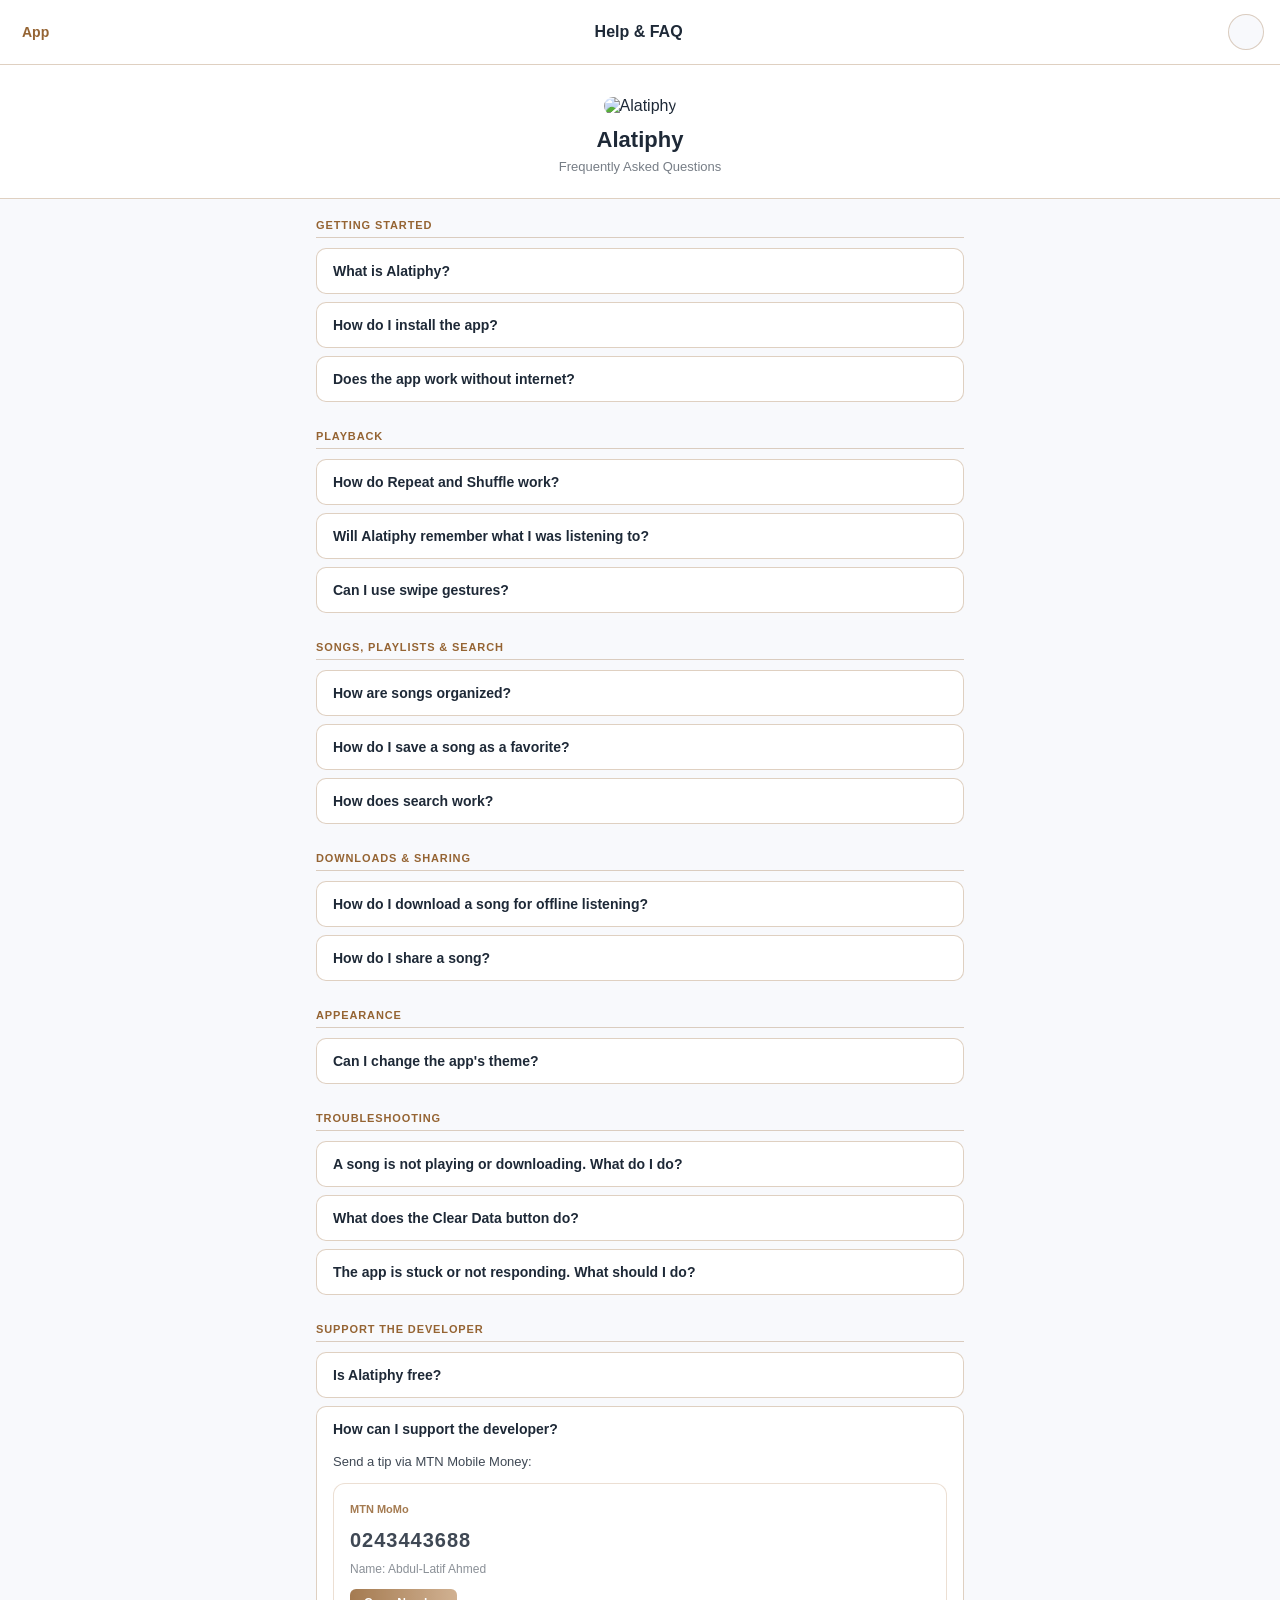
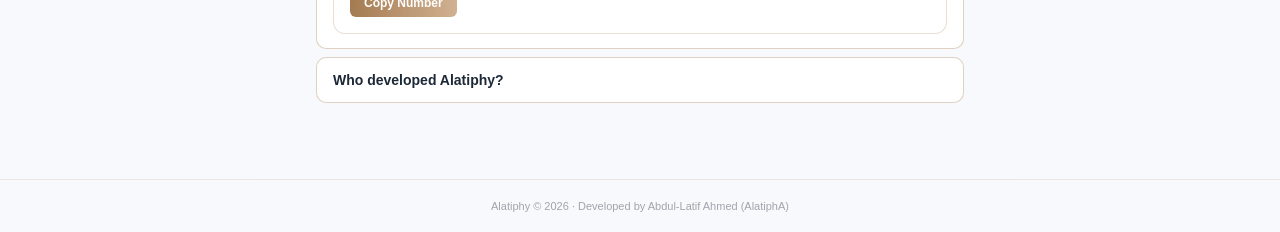
==== faq.html @ fa342ae1 "Add files via upload" ====
<!DOCTYPE html>
<html lang="en">
<head>

  <meta charset="UTF-8" />
  <meta name="viewport" content="width=device-width, initial-scale=1.0" />
  <title>Alatiphy – FAQ</title>

  <link rel="manifest" href="./manifest.json" />
  <meta name="theme-color" content="#956433" />
  <link rel="apple-touch-icon" href="icon-192.png" />

  <!-- Font Awesome -->
  <link rel="stylesheet" href="https://cdnjs.cloudflare.com/ajax/libs/font-awesome/7.0.1/css/all.min.css" />

  <!-- Apply saved theme before paint -->
  <script>
    (function() {
      var mode = localStorage.getItem("alatipha_theme") || "auto";
      var isDark = mode === "dark" ||
        (mode === "auto" && window.matchMedia("(prefers-color-scheme: dark)").matches);
      if (isDark) document.documentElement.classList.add("dark");
    })();
  </script>

  <style>

    * { margin: 0; padding: 0; box-sizing: border-box; }

    html, body {
      font-family: 'Segoe UI', Arial, sans-serif;
      min-height: 100%;
    }

    /* THEMES */
    body {
      background: #f8f9fc;
      color: #1e2937;
      --bg: #f8f9fc;
      --text: #1e2937;
      --surface: #ffffff;
      --border: rgba(149,100,51,0.3);
      --accent: #956433;
      --accent-light: #c9a47f;
    }

    html.dark body {
      background: #0a0f1c;
      color: #f1f5f9;
      --bg: #0a0f1c;
      --text: #f1f5f9;
      --surface: rgba(255,255,255,0.06);
      --border: rgba(201,164,127,0.3);
      --accent: #c9a47f;
      --accent-light: #956433;
    }

    /* HEADER */
    .faqHeader {
      position: sticky;
      top: 0;
      z-index: 10;
      background: var(--surface);
      border-bottom: 1px solid var(--border);
      padding: 14px 16px;
      display: flex;
      align-items: center;
      gap: 12px;
    }

    .backLink {
      color: var(--accent);
      text-decoration: none;
      font-size: 18px;
      display: flex;
      align-items: center;
      gap: 6px;
    }

    .backLink span {
      font-size: 14px;
      font-weight: 600;
    }

    .faqHeaderTitle {
      font-size: 16px;
      font-weight: 700;
      flex: 1;
      text-align: center;
    }

    .themeToggle {
      width: 36px;
      height: 36px;
      border-radius: 50%;
      border: 1px solid var(--border);
      background: var(--bg);
      color: var(--text);
      font-size: 14px;
      display: flex;
      align-items: center;
      justify-content: center;
      cursor: pointer;
    }

    /* HERO */
    .faqHero {
      text-align: center;
      padding: 32px 20px 24px;
      background: var(--surface);
      border-bottom: 1px solid var(--border);
    }

    .faqHero img {
      width: 72px;
      height: 72px;
      border-radius: 16px;
      margin-bottom: 12px;
    }

    .faqHero h1 {
      font-size: 22px;
      font-weight: 800;
      margin-bottom: 6px;
    }

    .faqHero p {
      font-size: 13px;
      opacity: 0.6;
    }

    /* CONTENT */
    .faqContent {
      max-width: 680px;
      margin: 0 auto;
      padding: 20px 16px 48px;
    }

    .faqSection {
      margin-bottom: 28px;
    }

    .faqSectionTitle {
      font-size: 11px;
      font-weight: 700;
      text-transform: uppercase;
      letter-spacing: 0.08em;
      color: var(--accent);
      margin-bottom: 10px;
      padding-bottom: 6px;
      border-bottom: 1px solid var(--border);
    }

    .faqItem {
      background: var(--surface);
      border: 1px solid var(--border);
      border-radius: 10px;
      margin-bottom: 8px;
      overflow: hidden;
    }

    .faqQuestion {
      width: 100%;
      text-align: left;
      padding: 14px 16px;
      background: none;
      border: none;
      color: var(--text);
      font-size: 14px;
      font-weight: 600;
      cursor: pointer;
      display: flex;
      justify-content: space-between;
      align-items: center;
      gap: 10px;
    }

    .faqQuestion .icon {
      flex-shrink: 0;
      font-size: 12px;
      opacity: 0.5;
      transition: transform 0.2s ease;
    }

    .faqItem.open .faqQuestion .icon {
      transform: rotate(180deg);
    }

    .faqAnswer {
      display: none;
      padding: 0 16px 14px;
      font-size: 13px;
      line-height: 1.7;
      opacity: 0.85;
    }

    .faqItem.open .faqAnswer {
      display: block;
    }

    /* SUPPORT BOX */
    .supportBox {
      background: var(--surface);
      border: 1px solid rgba(201,164,127,0.4);
      border-radius: 12px;
      padding: 16px;
      margin-top: 8px;
    }

    .supportBox .momoNetwork {
      font-size: 11px;
      font-weight: 700;
      color: var(--accent);
      margin-bottom: 4px;
    }

    .supportBox .momoNumber {
      font-size: 20px;
      font-weight: 800;
      letter-spacing: 0.05em;
      margin-bottom: 2px;
    }

    .supportBox .momoName {
      font-size: 12px;
      opacity: 0.6;
      margin-bottom: 10px;
    }

    .copyBtn {
      background: linear-gradient(90deg, var(--accent), var(--accent-light));
      color: #fff;
      border: none;
      border-radius: 6px;
      padding: 7px 14px;
      font-size: 12px;
      font-weight: 700;
      cursor: pointer;
    }

    .copyBtn:active { opacity: 0.8; }

    /* FOOTER */
    .faqFooter {
      text-align: center;
      padding: 20px 16px;
      font-size: 11px;
      opacity: 0.4;
      border-top: 1px solid var(--border);
    }

  </style>

</head>
<body>

  <!-- HEADER -->
  <div class="faqHeader">
    <a href="./index.html" class="backLink">
      <i class="fa-solid fa-arrow-left"></i>
      <span>App</span>
    </a>
    <div class="faqHeaderTitle">Help & FAQ</div>
    <button class="themeToggle" id="themeToggle" aria-label="Toggle theme">
      <i class="fa-solid fa-moon"></i>
    </button>
  </div>

  <!-- HERO -->
  <div class="faqHero">
    <img src="icon-192.png" alt="Alatiphy" />
    <h1>Alatiphy</h1>
    <p>Frequently Asked Questions</p>
  </div>

  <!-- FAQ CONTENT -->
  <div class="faqContent">

    <!-- GETTING STARTED -->
    <div class="faqSection">
      <div class="faqSectionTitle">Getting Started</div>

      <div class="faqItem">
        <button class="faqQuestion">
          What is Alatiphy?
          <i class="fa-solid fa-chevron-down icon"></i>
        </button>
        <div class="faqAnswer">
          Alatiphy is a free progressive web app (PWA) for streaming and downloading AlatiphA's original music, covering Rap, R&amp;B, Remix, and Afrobeats tracks.
        </div>
      </div>

      <div class="faqItem">
        <button class="faqQuestion">
          How do I install the app?
          <i class="fa-solid fa-chevron-down icon"></i>
        </button>
        <div class="faqAnswer">
          Visit the app link in your browser and wait for the install prompt, then tap <strong>Install</strong>. If the prompt doesn't appear, tap the 3 dots in your browser and select <strong>Add to Home Screen</strong>. On iPhone, tap the Share button then <strong>Add to Home Screen</strong>.
        </div>
      </div>

      <div class="faqItem">
        <button class="faqQuestion">
          Does the app work without internet?
          <i class="fa-solid fa-chevron-down icon"></i>
        </button>
        <div class="faqAnswer">
          Yes! Once you've downloaded a song, it plays back directly from your device with no internet needed. The app itself also loads offline once installed.
        </div>
      </div>

    </div>

    <!-- PLAYBACK -->
    <div class="faqSection">
      <div class="faqSectionTitle">Playback</div>

      <div class="faqItem">
        <button class="faqQuestion">
          How do Repeat and Shuffle work?
          <i class="fa-solid fa-chevron-down icon"></i>
        </button>
        <div class="faqAnswer">
          <strong>Repeat Off</strong> plays through the playlist once and stops. <strong>Repeat One</strong> loops the current track. <strong>Repeat All</strong> loops the whole playlist. <strong>Shuffle</strong> picks the next track at random without repeating the current one.
        </div>
      </div>

      <div class="faqItem">
        <button class="faqQuestion">
          Will Alatiphy remember what I was listening to?
          <i class="fa-solid fa-chevron-down icon"></i>
        </button>
        <div class="faqAnswer">
          Yes. The last played track, playback position, volume, and mute state are all saved automatically and restored the next time you open the app.
        </div>
      </div>

      <div class="faqItem">
        <button class="faqQuestion">
          Can I use swipe gestures?
          <i class="fa-solid fa-chevron-down icon"></i>
        </button>
        <div class="faqAnswer">
          On mobile you can swipe left or right on the player to skip tracks, swipe down to collapse into the mini player, and swipe up to expand it again.
        </div>
      </div>

    </div>

    <!-- SONGS & SEARCH -->
    <div class="faqSection">
      <div class="faqSectionTitle">Songs, Playlists &amp; Search</div>

      <div class="faqItem">
        <button class="faqQuestion">
          How are songs organized?
          <i class="fa-solid fa-chevron-down icon"></i>
        </button>
        <div class="faqAnswer">
          Use the filter tabs to browse <strong>All Songs</strong>, <strong>Recently Added</strong>, <strong>Rap</strong>, <strong>R&amp;B</strong>, <strong>Remix</strong>, or <strong>Afrobeats</strong>. There's also a dedicated <strong>Favorites</strong> tab.
        </div>
      </div>

      <div class="faqItem">
        <button class="faqQuestion">
          How do I save a song as a favorite?
          <i class="fa-solid fa-chevron-down icon"></i>
        </button>
        <div class="faqAnswer">
          Tap the heart icon next to a song. It's saved to your Favorites list and stays available across sessions.
        </div>
      </div>

      <div class="faqItem">
        <button class="faqQuestion">
          How does search work?
          <i class="fa-solid fa-chevron-down icon"></i>
        </button>
        <div class="faqAnswer">
          Typing in the search box filters the current playlist live as you type. The currently playing track always stays visible, and the clear button instantly resets your search.
        </div>
      </div>

    </div>

    <!-- DOWNLOADS & SHARING -->
    <div class="faqSection">
      <div class="faqSectionTitle">Downloads &amp; Sharing</div>

      <div class="faqItem">
        <button class="faqQuestion">
          How do I download a song for offline listening?
          <i class="fa-solid fa-chevron-down icon"></i>
        </button>
        <div class="faqAnswer">
          Open the player menu (the three-dot icon) and tap <strong>Download</strong>. Downloaded songs are stored on your device and appear in the <strong>Downloads</strong> view in the sidebar.
        </div>
      </div>

      <div class="faqItem">
        <button class="faqQuestion">
          How do I share a song?
          <i class="fa-solid fa-chevron-down icon"></i>
        </button>
        <div class="faqAnswer">
          Open the player menu and tap <strong>Share</strong>. On supported devices this uses your phone's native share sheet; on desktop browsers it copies a link instead.
        </div>
      </div>

    </div>

    <!-- APPEARANCE -->
    <div class="faqSection">
      <div class="faqSectionTitle">Appearance</div>

      <div class="faqItem">
        <button class="faqQuestion">
          Can I change the app's theme?
          <i class="fa-solid fa-chevron-down icon"></i>
        </button>
        <div class="faqAnswer">
          Yes. Open the side menu and choose <strong>Auto</strong>, <strong>Light</strong>, or <strong>Dark</strong> under the Theme switcher. Auto follows your system's preference automatically.
        </div>
      </div>

    </div>

    <!-- TROUBLESHOOTING -->
    <div class="faqSection">
      <div class="faqSectionTitle">Troubleshooting</div>

      <div class="faqItem">
        <button class="faqQuestion">
          A song is not playing or downloading. What do I do?
          <i class="fa-solid fa-chevron-down icon"></i>
        </button>
        <div class="faqAnswer">
          Make sure you have a stable internet connection the first time you play or download a song. If the problem persists, tap <strong>Clear Data</strong> in the side menu to reset app data, then reopen with internet on.
        </div>
      </div>

      <div class="faqItem">
        <button class="faqQuestion">
          What does the Clear Data button do?
          <i class="fa-solid fa-chevron-down icon"></i>
        </button>
        <div class="faqAnswer">
          It resets all app data, including downloaded songs, favorites, playback history, and cached files. Use it only if the app is misbehaving. You will need internet to redownload songs after clearing.
        </div>
      </div>

      <div class="faqItem">
        <button class="faqQuestion">
          The app is stuck or not responding. What should I do?
          <i class="fa-solid fa-chevron-down icon"></i>
        </button>
        <div class="faqAnswer">
          Close the app completely and reopen it. If it still doesn't work, tap <strong>Clear Data</strong> in the side menu, then reopen with internet on.
        </div>
      </div>

    </div>

    <!-- SUPPORT -->
    <div class="faqSection">
      <div class="faqSectionTitle">Support the Developer</div>

      <div class="faqItem">
        <button class="faqQuestion">
          Is Alatiphy free?
          <i class="fa-solid fa-chevron-down icon"></i>
        </button>
        <div class="faqAnswer">
          Yes, completely free with no ads. If you enjoy the music, consider sending a small tip to support continued development.
        </div>
      </div>

      <div class="faqItem open">
        <button class="faqQuestion">
          How can I support the developer?
          <i class="fa-solid fa-chevron-down icon"></i>
        </button>
        <div class="faqAnswer">
          Send a tip via MTN Mobile Money:
          <div class="supportBox" style="margin-top:10px">
            <div class="momoNetwork"><i class="fa-solid fa-mobile-screen-button"></i> MTN MoMo</div>
            <div class="momoNumber">0243443688</div>
            <div class="momoName">Name: Abdul-Latif Ahmed</div>
            <button class="copyBtn" id="copyBtn">Copy Number</button>
          </div>
        </div>
      </div>

      <div class="faqItem">
        <button class="faqQuestion">
          Who developed Alatiphy?
          <i class="fa-solid fa-chevron-down icon"></i>
        </button>
        <div class="faqAnswer">
          Alatiphy was developed independently by <strong>Abdul-Latif Ahmed (AlatiphA)</strong>, a Ghanaian developer and musician. You can find his music and blog at
          <a href="https://alatipha.blogspot.com" target="_blank" rel="noopener" style="color:var(--accent);">alatipha.blogspot.com</a>.
        </div>
      </div>

    </div>

  </div>

  <!-- FOOTER -->
  <div class="faqFooter">
    Alatiphy &copy; 2026 · Developed by Abdul-Latif Ahmed (AlatiphA)
  </div>

  <script>

    /* Accordion */
    document.querySelectorAll(".faqQuestion").forEach(btn => {
      btn.addEventListener("click", () => {
        const item = btn.closest(".faqItem");
        const isOpen = item.classList.contains("open");
        document.querySelectorAll(".faqItem").forEach(i => i.classList.remove("open"));
        if (!isOpen) item.classList.add("open");
      });
    });

    /* Theme toggle */
    const themeToggle = document.getElementById("themeToggle");

    function applyFaqTheme(theme) {
      localStorage.setItem("alatipha_theme", theme);
      document.documentElement.classList.toggle("dark", theme === "dark");
      themeToggle.innerHTML = theme === "dark"
        ? '<i class="fa-solid fa-moon"></i>'
        : '<i class="fa-solid fa-sun"></i>';
    }

    /* Init icon based on saved/auto theme */
    (function() {
      var mode = localStorage.getItem("alatipha_theme") || "auto";
      var isDark = mode === "dark" ||
        (mode === "auto" && window.matchMedia("(prefers-color-scheme: dark)").matches);
      themeToggle.innerHTML = isDark
        ? '<i class="fa-solid fa-moon"></i>'
        : '<i class="fa-solid fa-sun"></i>';
    })();

    themeToggle.addEventListener("click", () => {
      const isDark = document.documentElement.classList.contains("dark");
      applyFaqTheme(isDark ? "light" : "dark");
    });

    /* Copy MoMo number */
    const copyBtn = document.getElementById("copyBtn");
    if (copyBtn) {
      copyBtn.addEventListener("click", () => {
        navigator.clipboard.writeText("0243443688").then(() => {
          copyBtn.textContent = "Copied!";
          setTimeout(() => { copyBtn.textContent = "Copy Number"; }, 2000);
        });
      });
    }

  </script>

</body>
</html>
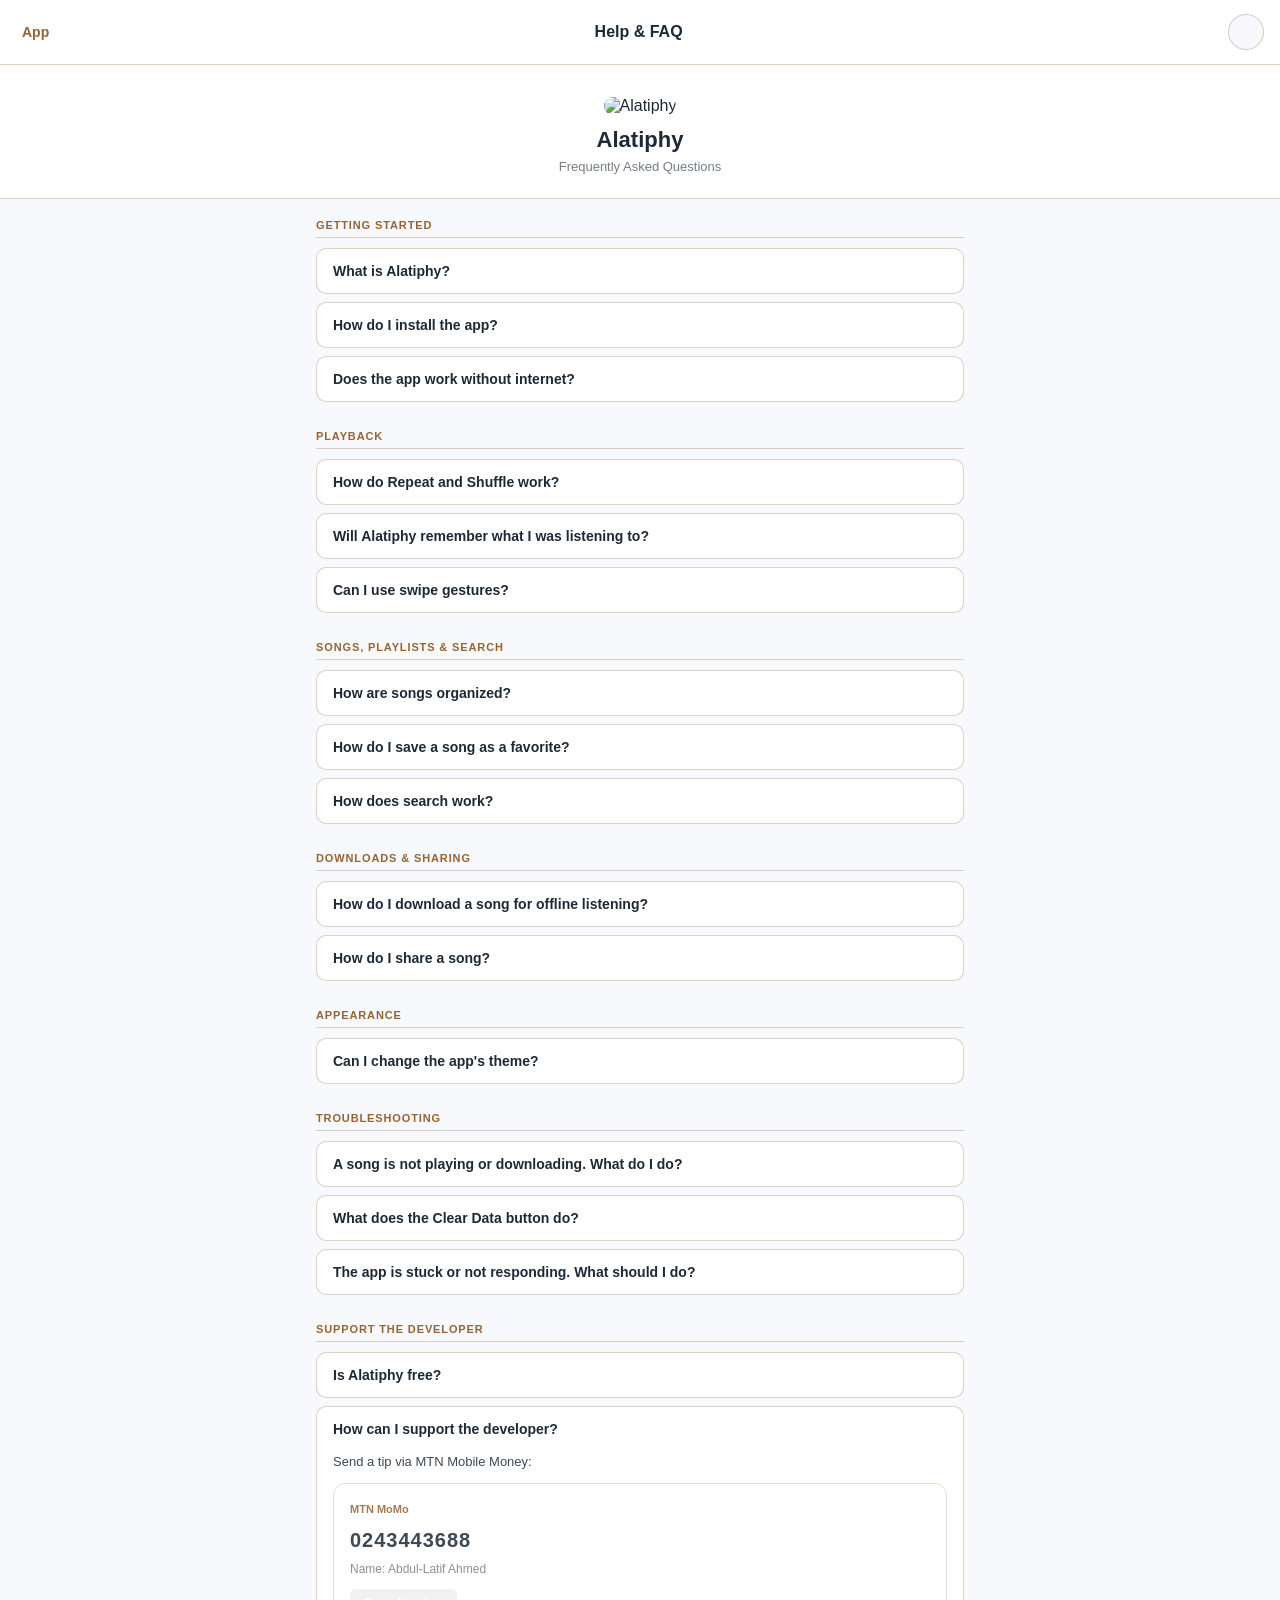
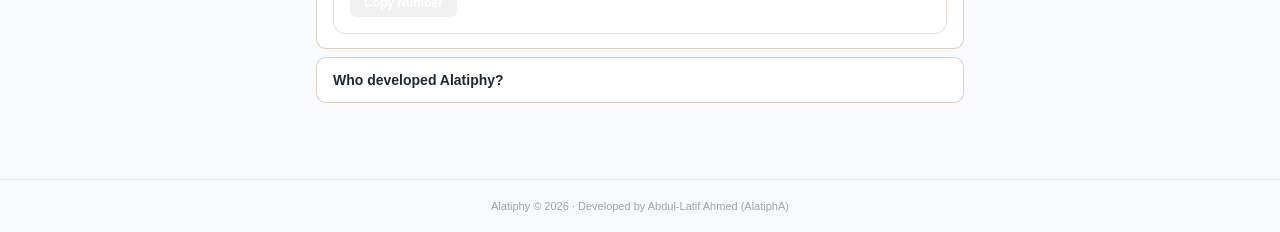
==== commit 723e04b8: "Change background color to ffcc00 in supportBox and copyBtn" ====
--- a/faq.html
+++ b/faq.html
@@ -200,7 +200,7 @@
 
     /* SUPPORT BOX */
     .supportBox {
-      background: var(--surface);
+      background: ffcc00;
       border: 1px solid rgba(201,164,127,0.4);
       border-radius: 12px;
       padding: 16px;
@@ -228,7 +228,7 @@
     }
 
     .copyBtn {
-      background: linear-gradient(90deg, var(--accent), var(--accent-light));
+      background: ffcc00;
       color: #fff;
       border: none;
       border-radius: 6px;
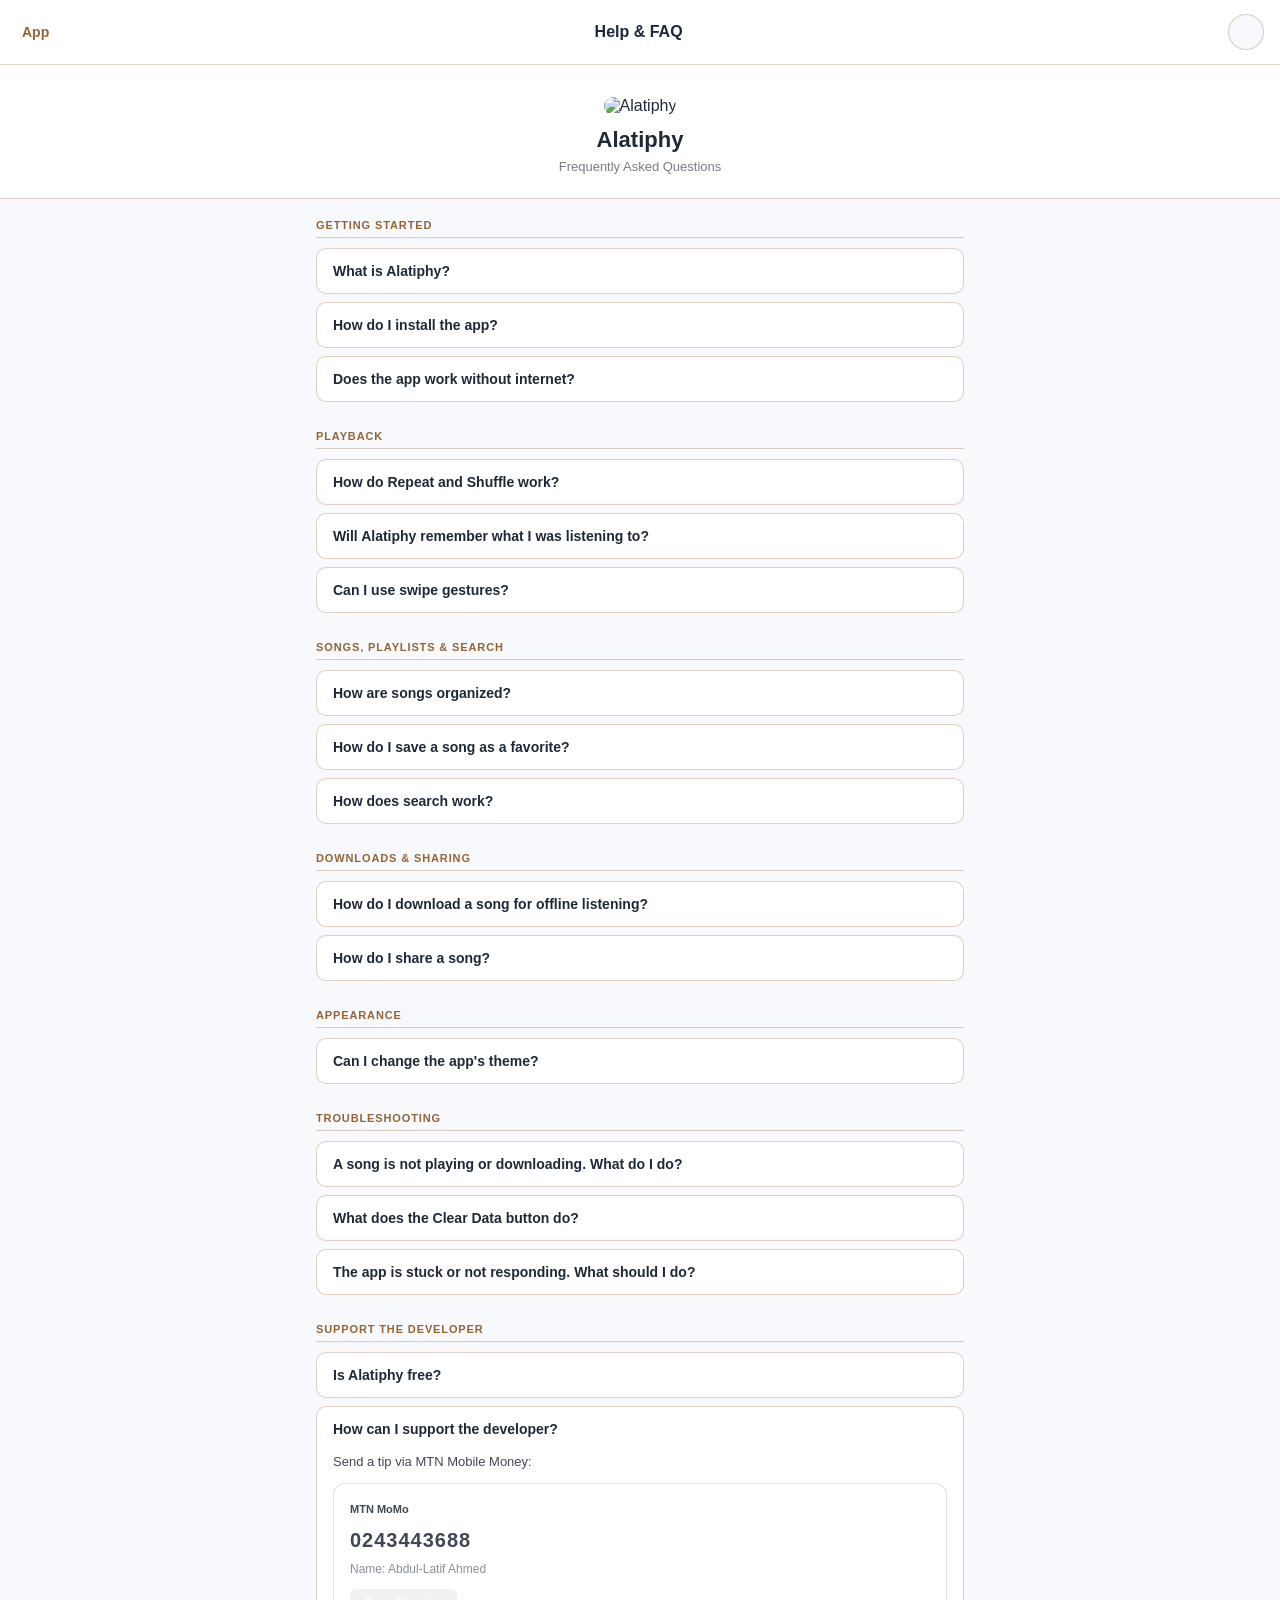
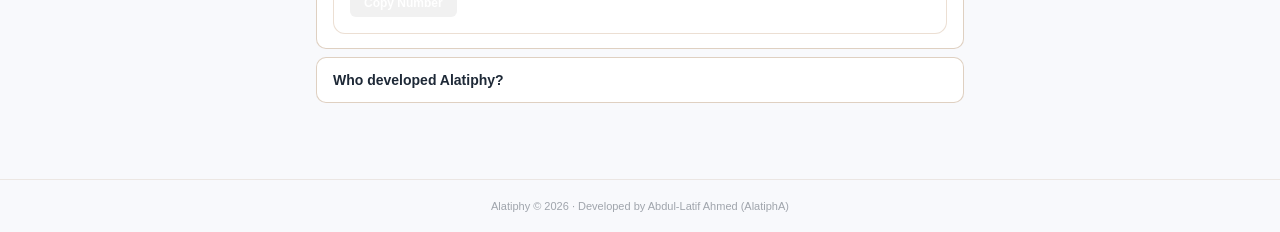
==== commit 09b5d9a9: "Update support box background and text color" ====
--- a/faq.html
+++ b/faq.html
@@ -200,7 +200,7 @@
 
     /* SUPPORT BOX */
     .supportBox {
-      background: ffcc00;
+      background: var(--surface);
       border: 1px solid rgba(201,164,127,0.4);
       border-radius: 12px;
       padding: 16px;
@@ -210,7 +210,7 @@
     .supportBox .momoNetwork {
       font-size: 11px;
       font-weight: 700;
-      color: var(--accent);
+      color: ffcc00;
       margin-bottom: 4px;
     }
 
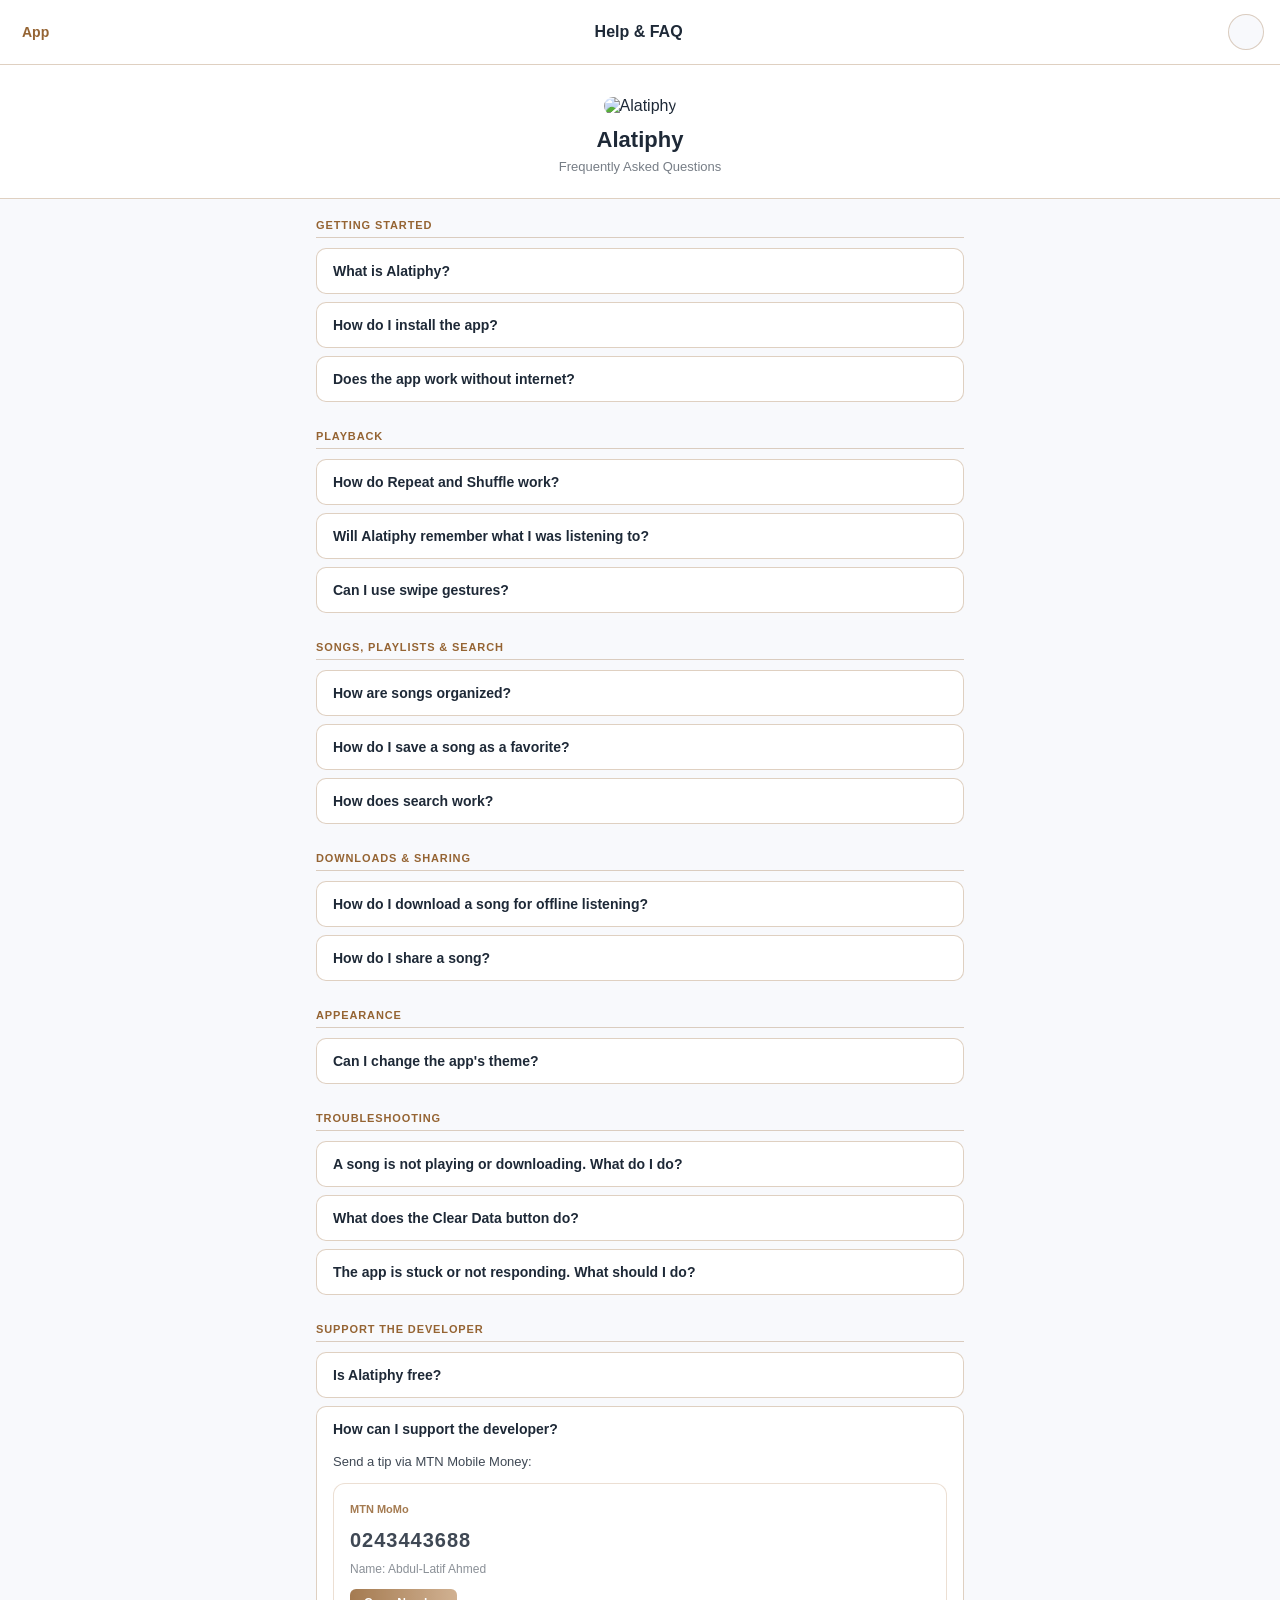
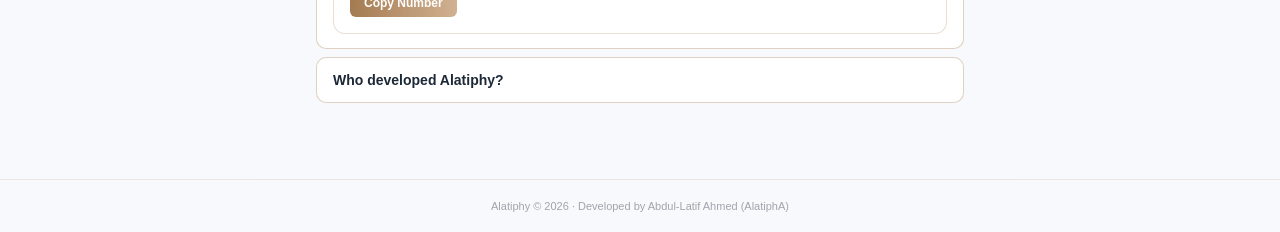
==== commit 71c57ecf: "Add files via upload" ====
--- a/faq.html
+++ b/faq.html
@@ -210,7 +210,7 @@
     .supportBox .momoNetwork {
       font-size: 11px;
       font-weight: 700;
-      color: ffcc00;
+      color: var(--accent);
       margin-bottom: 4px;
     }
 
@@ -228,7 +228,7 @@
     }
 
     .copyBtn {
-      background: ffcc00;
+      background: linear-gradient(90deg, var(--accent), var(--accent-light));
       color: #fff;
       border: none;
       border-radius: 6px;
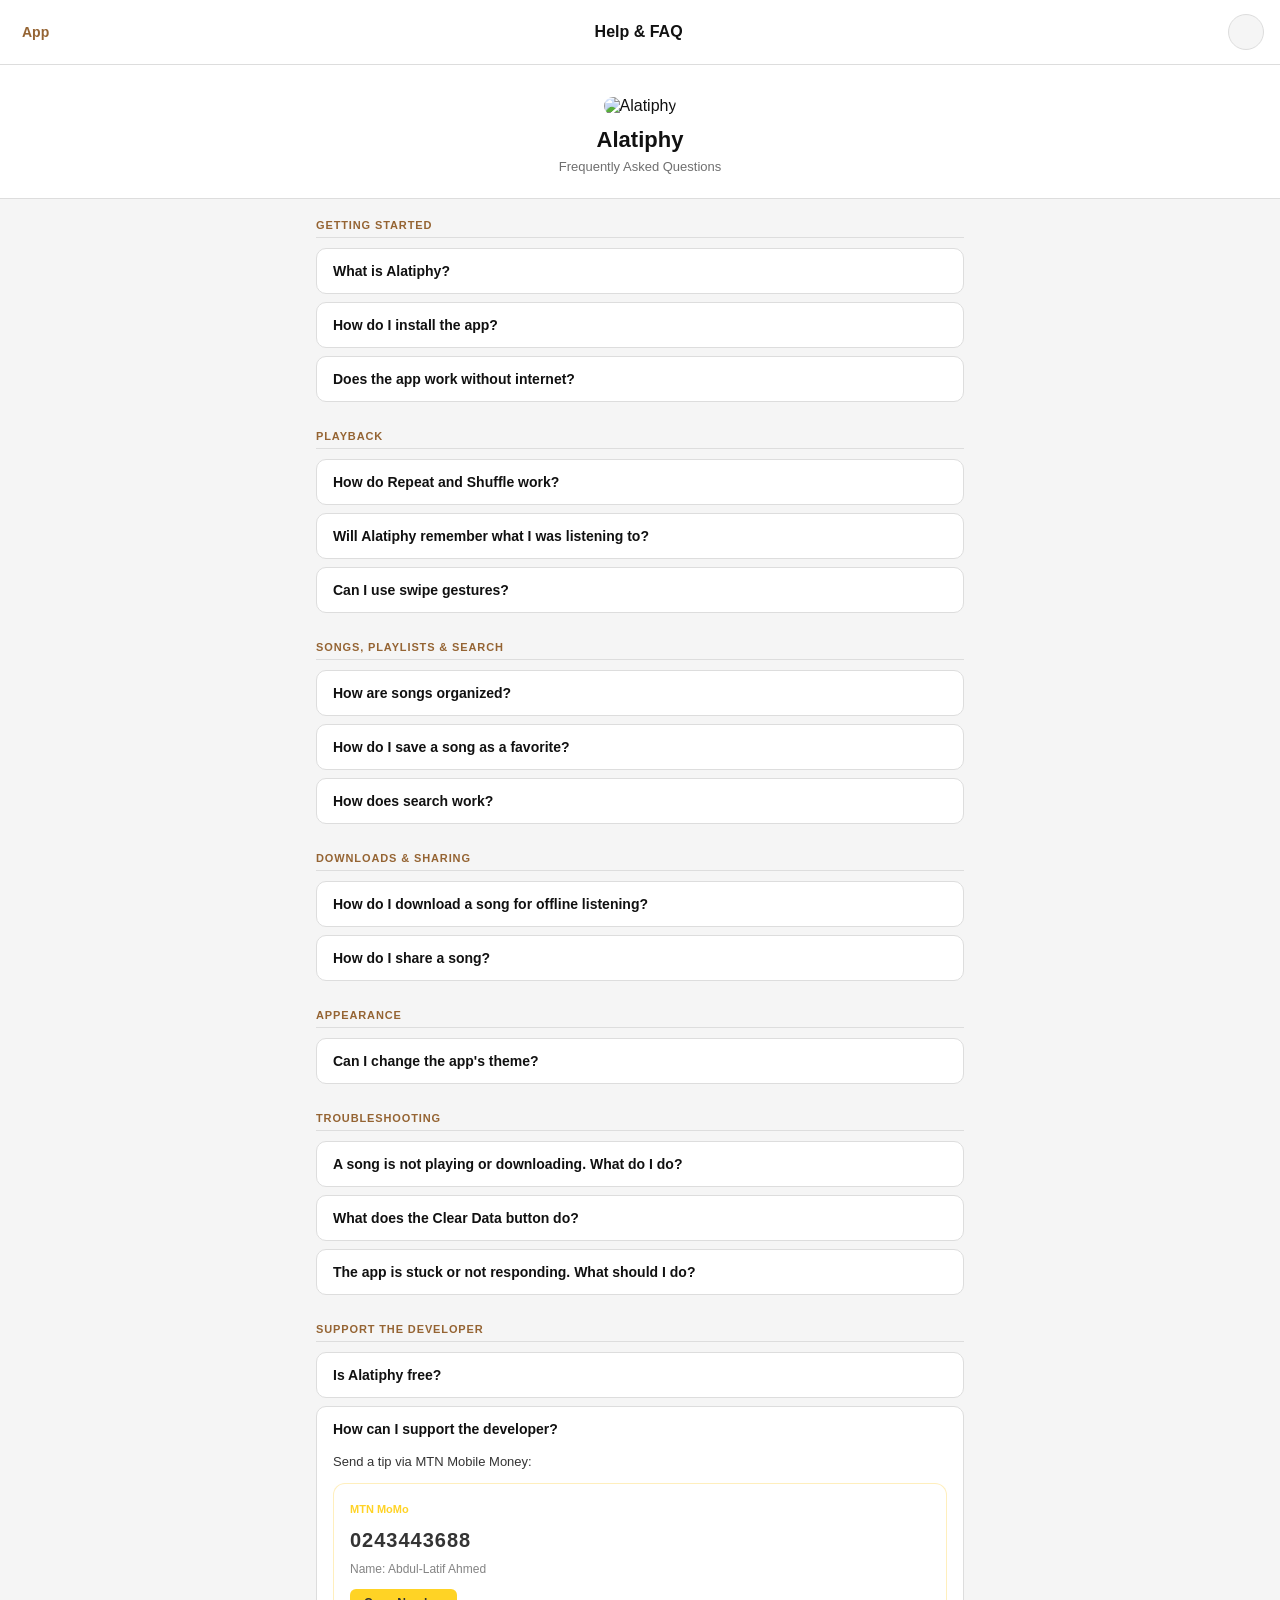
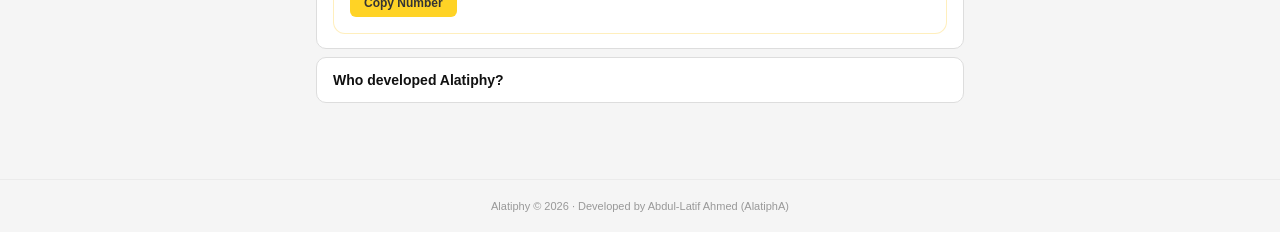
==== commit 2db6df0f: "Rename faq-4.html to faq.html" ====
--- a/faq.html
+++ b/faq.html
@@ -28,31 +28,29 @@
     * { margin: 0; padding: 0; box-sizing: border-box; }
 
     html, body {
-      font-family: 'Segoe UI', Arial, sans-serif;
+      font-family: Arial, sans-serif;
       min-height: 100%;
     }
 
     /* THEMES */
     body {
-      background: #f8f9fc;
-      color: #1e2937;
-      --bg: #f8f9fc;
-      --text: #1e2937;
+      background: #f5f5f5;
+      color: #111111;
+      --bg: #f5f5f5;
+      --text: #111111;
       --surface: #ffffff;
-      --border: rgba(149,100,51,0.3);
+      --border: #dddddd;
       --accent: #956433;
-      --accent-light: #c9a47f;
     }
 
     html.dark body {
-      background: #0a0f1c;
-      color: #f1f5f9;
-      --bg: #0a0f1c;
-      --text: #f1f5f9;
-      --surface: rgba(255,255,255,0.06);
-      --border: rgba(201,164,127,0.3);
-      --accent: #c9a47f;
-      --accent-light: #956433;
+      background: #111111;
+      color: #eeeeee;
+      --bg: #111111;
+      --text: #eeeeee;
+      --surface: #1e1e1e;
+      --border: #333333;
+      --accent: #5aa3f0;
     }
 
     /* HEADER */
@@ -201,7 +199,7 @@
     /* SUPPORT BOX */
     .supportBox {
       background: var(--surface);
-      border: 1px solid rgba(201,164,127,0.4);
+      border: 1px solid rgba(255,196,0,0.3);
       border-radius: 12px;
       padding: 16px;
       margin-top: 8px;
@@ -210,7 +208,7 @@
     .supportBox .momoNetwork {
       font-size: 11px;
       font-weight: 700;
-      color: var(--accent);
+      color: #ffcc00;
       margin-bottom: 4px;
     }
 
@@ -228,8 +226,8 @@
     }
 
     .copyBtn {
-      background: linear-gradient(90deg, var(--accent), var(--accent-light));
-      color: #fff;
+      background: #ffcc00;
+      color: #111;
       border: none;
       border-radius: 6px;
       padding: 7px 14px;
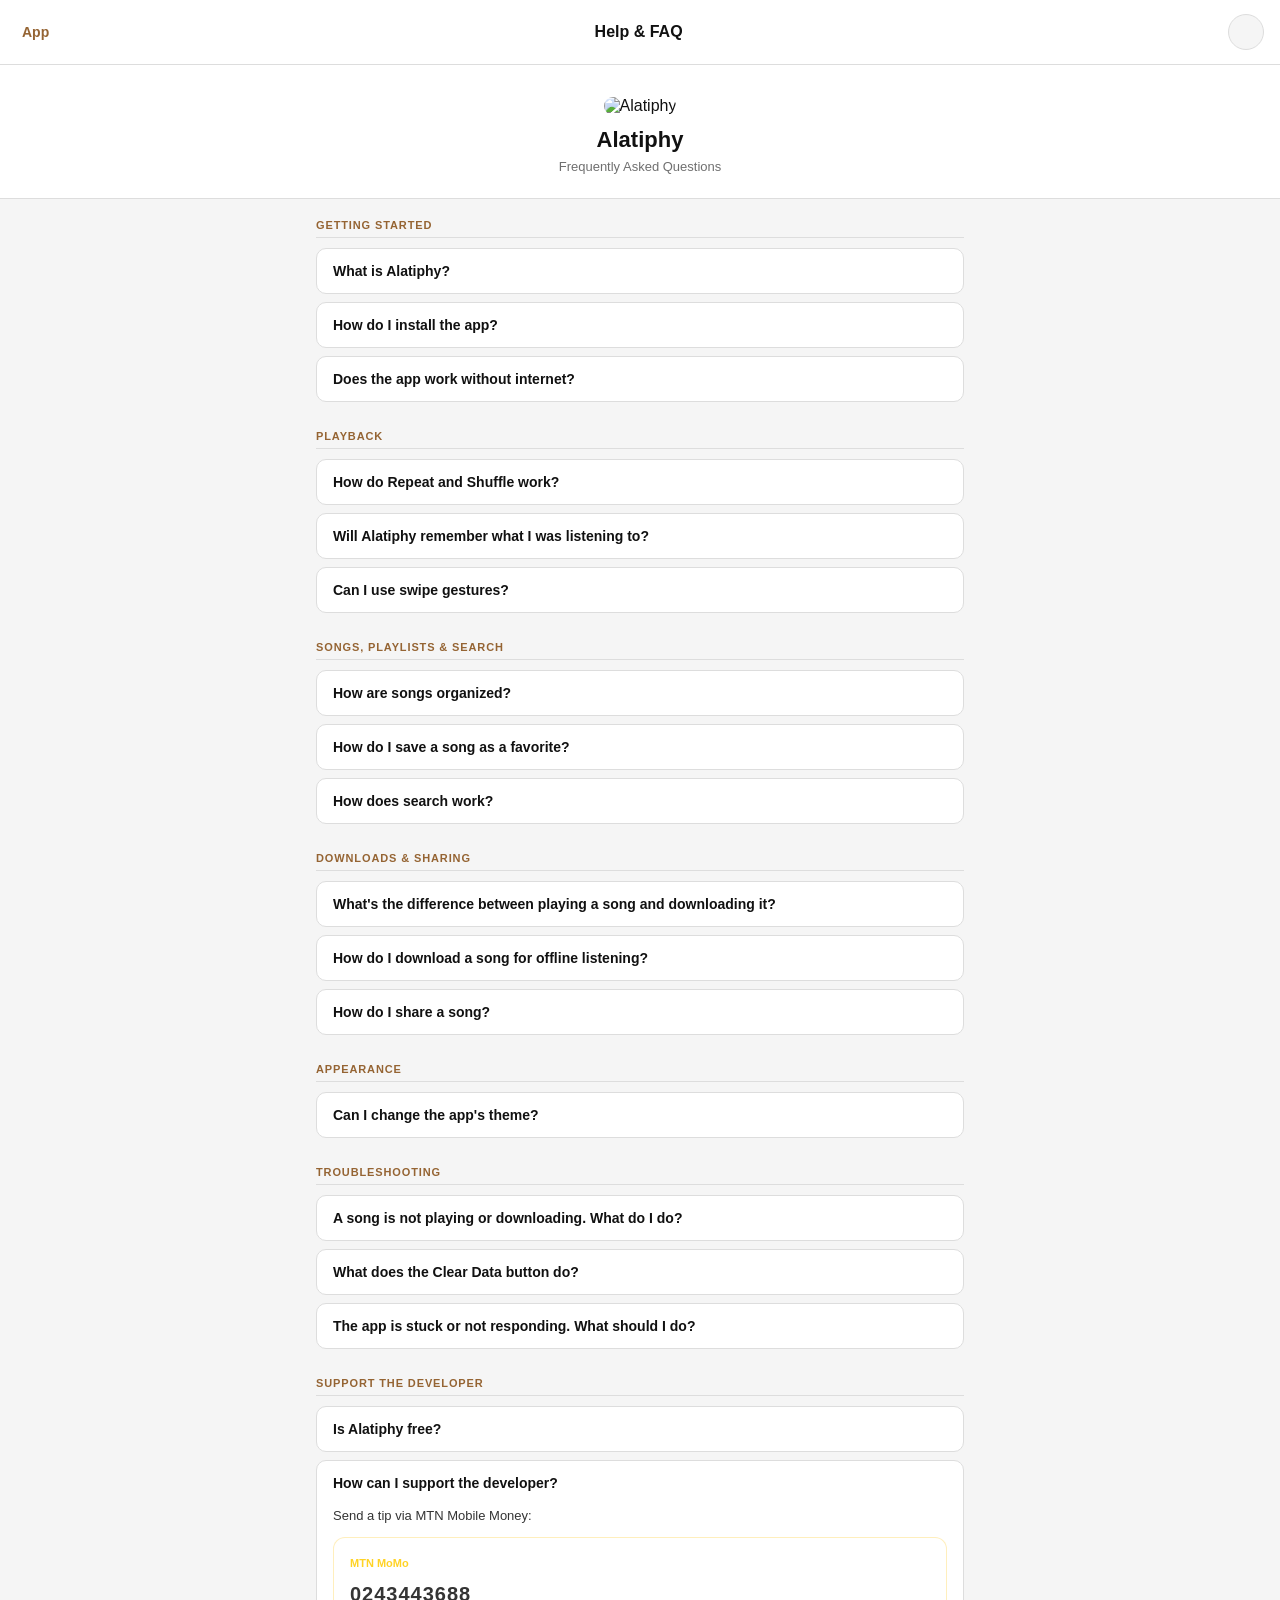
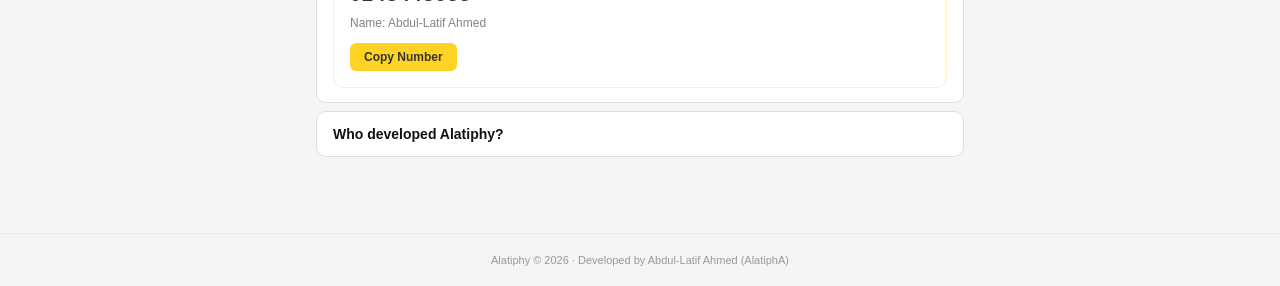
==== commit 166909e3: "Add files via upload" ====
--- a/faq.html
+++ b/faq.html
@@ -304,7 +304,7 @@
           <i class="fa-solid fa-chevron-down icon"></i>
         </button>
         <div class="faqAnswer">
-          Yes! Once you've downloaded a song, it plays back directly from your device with no internet needed. The app itself also loads offline once installed.
+          Yes. Every song you play while online is automatically saved in the background, so it'll play offline next time too — no need to download it first. The app itself also loads offline once installed.
         </div>
       </div>
 
@@ -388,11 +388,21 @@
 
       <div class="faqItem">
         <button class="faqQuestion">
+          What's the difference between playing a song and downloading it?
+          <i class="fa-solid fa-chevron-down icon"></i>
+        </button>
+        <div class="faqAnswer">
+          Any song you play while online is automatically saved in the background for offline playback inside the app — no indicator, no extra storage used on your device. Tapping <strong>Download</strong> goes a step further: it saves an actual <strong>.mp3 file</strong> to your device's Downloads folder and marks the song with a <strong>⬇</strong> indicator.
+        </div>
+      </div>
+
+      <div class="faqItem">
+        <button class="faqQuestion">
           How do I download a song for offline listening?
           <i class="fa-solid fa-chevron-down icon"></i>
         </button>
         <div class="faqAnswer">
-          Open the player menu (the three-dot icon) and tap <strong>Download</strong>. Downloaded songs are stored on your device and appear in the <strong>Downloads</strong> view in the sidebar.
+          Open the player menu (the three-dot icon) and tap <strong>Download</strong>. The song is saved as a real file on your device and appears in the <strong>Downloads</strong> view in the sidebar.
         </div>
       </div>
 
@@ -434,7 +444,7 @@
           <i class="fa-solid fa-chevron-down icon"></i>
         </button>
         <div class="faqAnswer">
-          Make sure you have a stable internet connection the first time you play or download a song. If the problem persists, tap <strong>Clear Data</strong> in the side menu to reset app data, then reopen with internet on.
+          Make sure you have a stable internet connection the first time you play or download a song — after that first play, it should also work offline. If the problem persists, tap <strong>Clear Data</strong> in the side menu to reset app data, then reopen with internet on.
         </div>
       </div>
 
@@ -496,7 +506,7 @@
           <i class="fa-solid fa-chevron-down icon"></i>
         </button>
         <div class="faqAnswer">
-          Alatiphy was developed independently by <strong>Abdul-Latif Ahmed (AlatiphA)</strong>, a Ghanaian developer and musician. You can find his music and blog at
+          Alatiphy was developed independently by <strong>Abdul-Latif Ahmed (AlatiphA)</strong>, a Ghanaian developer passionate about education, politics, music and technology. You can find his blog at
           <a href="https://alatipha.blogspot.com" target="_blank" rel="noopener" style="color:var(--accent);">alatipha.blogspot.com</a>.
         </div>
       </div>
